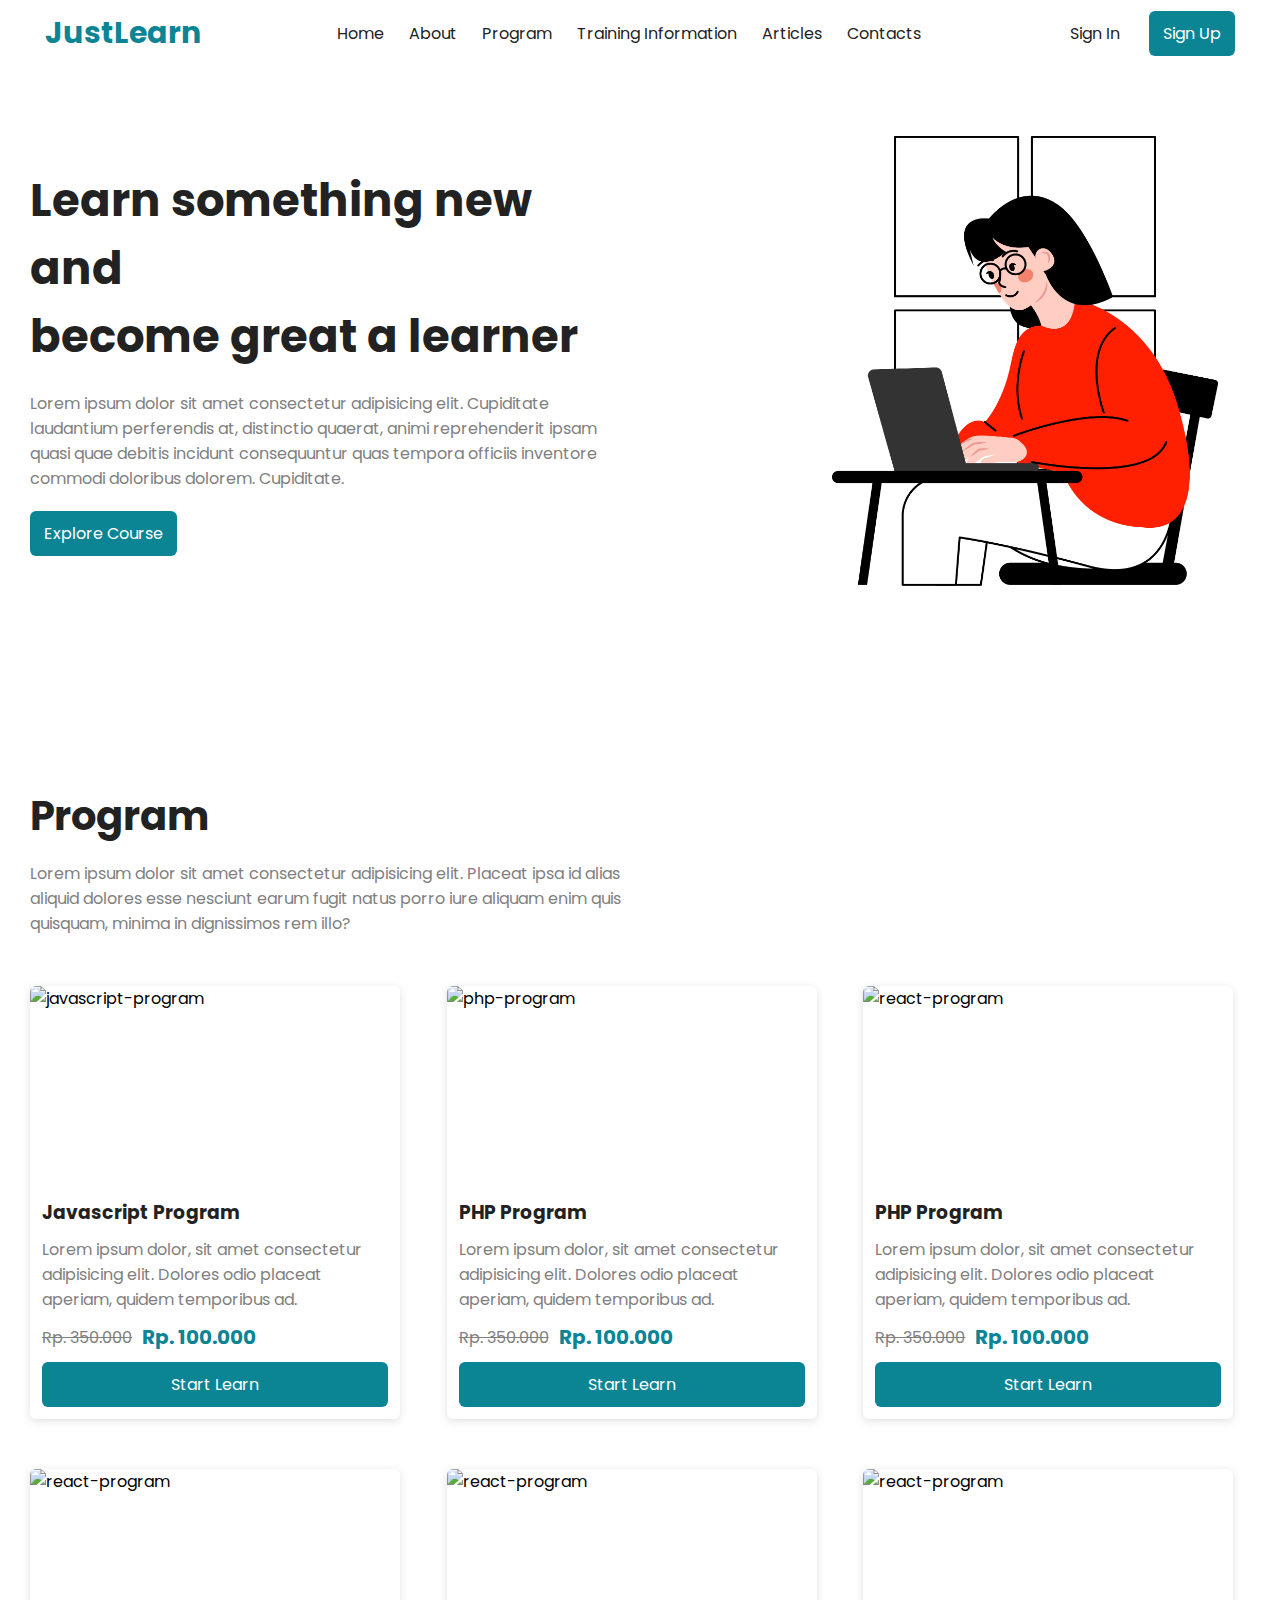
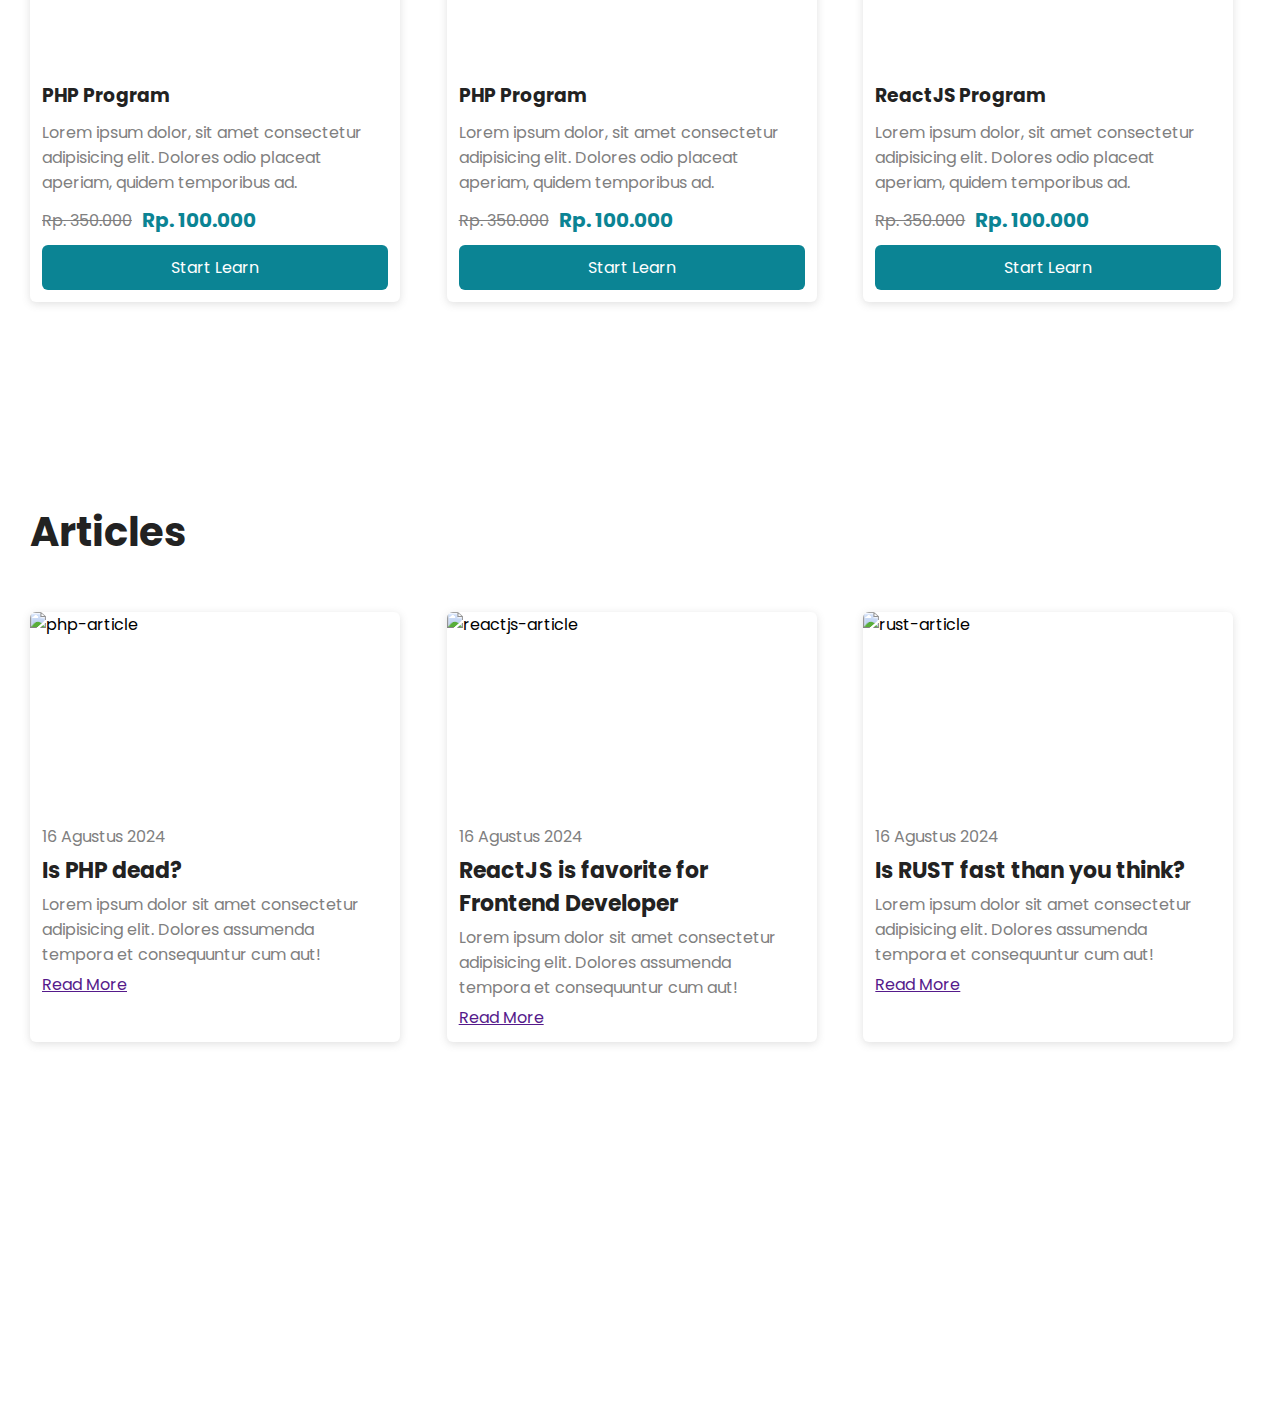
==== index.html @ 5b754da9 "initial-commit" ====
<!DOCTYPE html>
<html lang="en">
<head>
    <meta charset="UTF-8">
    <meta name="viewport" content="width=device-width, initial-scale=1.0">
    <title>Document</title>
    <link rel="stylesheet" href="style.css">
</head>
<body>
    <header class="header">
        <section class="container flex-between">
            <h1>JustLearn</h1>
            <nav class="flexx nav-links">
                <a href="#home">Home</a>
                <a href="#about">About</a>
                <a href="#program">Program</a>
                <a href="#training_information">Training Information</a>
                <a href="#articles">Articles</a>
                <a href="#contact">Contacts</a>
            </nav>
            <div class="btn-container flexx">
                <button class="btn btn-ghost">Sign In</button>
                <button class="btn btn-primary">Sign Up</button>
            </div>
        </section>
    </header>

    <main class="container">
        <section id="home" class="hero-section flex-between">
            <section class="text-container">
                <h1>Learn something new and <br> become great a learner</h1>
                <p>Lorem ipsum dolor sit amet consectetur adipisicing elit. Cupiditate laudantium perferendis at, distinctio quaerat, animi reprehenderit ipsam quasi quae debitis incidunt consequuntur quas tempora officiis inventore commodi doloribus dolorem. Cupiditate.</p>
                <button class="btn btn-primary">Explore Course</button>
            </section>
            <section class="img-container">
                <img src="./assets/learning.png" alt="hero">
            </section>
        </section>

        <!-- <section id="about" class="about">
            <h1>About</h1>
            <p>Lorem ipsum dolor sit amet consectetur, adipisicing elit. Accusamus voluptatum laboriosam fugit eaque, reiciendis accusantium reprehenderit unde illum in vel nostrum explicabo quos. Fugit necessitatibus quam corporis sequi! Asperiores inventore laborum eaque minima facere praesentium provident sed id possimus optio, beatae quod suscipit consequatur omnis at, natus fugit vel placeat.</p>
        </section> -->

        <section id="program" class="program">
            <section class="program-header">
                <h1>Program</h1>
                <p>Lorem ipsum dolor sit amet consectetur adipisicing elit. Placeat ipsa id alias aliquid dolores esse nesciunt earum fugit natus porro iure aliquam enim quis quisquam, minima in dignissimos rem illo?</p>
            </section>
            <section class="program-cards">
                <article class="program-card">
                    <section class="img-container">
                        <img src="https://timkoding.com/wp-content/uploads/2023/11/belajar-javascript.png" loading="lazy" alt="javascript-program">
                    </section>

                    <section class="text-container">
                        <h3>Javascript Program</h3>
                        <p>Lorem ipsum dolor, sit amet consectetur adipisicing elit. Dolores odio placeat aperiam, quidem temporibus ad.</p>
                        <div class="flexx price-container">
                            <p class="price">Rp. 350.000</p>
                            <p class="price-discount">Rp. 100.000</p>
                        </div>
                        <button class="btn btn-primary">Start Learn</button>
                    </section>
                </article>
                <article class="program-card">
                    <section class="img-container">
                        <img src="https://media.licdn.com/dms/image/D4E12AQEYqTrWsLnG4A/article-cover_image-shrink_720_1280/0/1702616887440?e=2147483647&v=beta&t=fiv7mCqZUx5JaiuZrTb9ID1sbO7GrWWSU5EKXopH2mE" loading="lazy" alt="php-program">
                    </section>

                    <section class="text-container">
                        <h3>PHP Program</h3>
                        <p>Lorem ipsum dolor, sit amet consectetur adipisicing elit. Dolores odio placeat aperiam, quidem temporibus ad.</p>
                        <div class="flexx price-container">
                            <p class="price">Rp. 350.000</p>
                            <p class="price-discount">Rp. 100.000</p>
                        </div>
                        <button class="btn btn-primary">Start Learn</button>
                    </section>
                </article>
                <article class="program-card">
                    <section class="img-container">
                        <img src="https://www.pragimtech.com/wp-content/uploads/2021/03/ReactJS.jpg" loading="lazy" alt="react-program">
                    </section>

                    <section class="text-container">
                        <h3>PHP Program</h3>
                        <p>Lorem ipsum dolor, sit amet consectetur adipisicing elit. Dolores odio placeat aperiam, quidem temporibus ad.</p>
                        <div class="flexx price-container">
                            <p class="price">Rp. 350.000</p>
                            <p class="price-discount">Rp. 100.000</p>
                        </div>
                        <button class="btn btn-primary">Start Learn</button>
                    </section>
                </article>
                <article class="program-card">
                    <section class="img-container">
                        <img src="https://www.pragimtech.com/wp-content/uploads/2021/03/ReactJS.jpg" loading="lazy" alt="react-program">
                    </section>

                    <section class="text-container">
                        <h3>PHP Program</h3>
                        <p>Lorem ipsum dolor, sit amet consectetur adipisicing elit. Dolores odio placeat aperiam, quidem temporibus ad.</p>
                        <div class="flexx price-container">
                            <p class="price">Rp. 350.000</p>
                            <p class="price-discount">Rp. 100.000</p>
                        </div>
                        <button class="btn btn-primary">Start Learn</button>
                    </section>
                </article>
                <article class="program-card">
                    <section class="img-container">
                        <img src="https://www.pragimtech.com/wp-content/uploads/2021/03/ReactJS.jpg" loading="lazy" alt="react-program">
                    </section>

                    <section class="text-container">
                        <h3>PHP Program</h3>
                        <p>Lorem ipsum dolor, sit amet consectetur adipisicing elit. Dolores odio placeat aperiam, quidem temporibus ad.</p>
                        <div class="flexx price-container">
                            <p class="price">Rp. 350.000</p>
                            <p class="price-discount">Rp. 100.000</p>
                        </div>
                        <button class="btn btn-primary">Start Learn</button>
                    </section>
                </article>
                <article class="program-card">
                    <section class="img-container">
                        <img src="https://www.pragimtech.com/wp-content/uploads/2021/03/ReactJS.jpg" loading="lazy" alt="react-program">
                    </section>

                    <section class="text-container">
                        <h3>ReactJS Program</h3>
                        <p>Lorem ipsum dolor, sit amet consectetur adipisicing elit. Dolores odio placeat aperiam, quidem temporibus ad.</p>
                        <div class="flexx price-container">
                            <p class="price">Rp. 350.000</p>
                            <p class="price-discount">Rp. 100.000</p>
                        </div>
                        <button class="btn btn-primary">Start Learn</button>
                    </section>
                </article>
            </section>
        </section>

        <!-- <section id="training_information">
            <h1>Training Information</h1>
            <p>Our training is using international standard. You do not worry if our program is outdated, because our program always using latest updated technology version</p>
        </section> -->

        <section id="articles" class="articles">
            <h1>Articles</h1>
            <section class="article-cards">
                <article class="article-card">
                    <section class="img-container">
                        <img src="https://idwebhost.com/blog/wp-content/uploads/2022/10/thumbnail-1.jpg" loading="lazy" alt="php-article">
                    </section>

                    <section class="text-container">
                        <p>16 Agustus 2024</p>
                        <h3>Is PHP dead?</h3>
                        <p>Lorem ipsum dolor sit amet consectetur adipisicing elit. Dolores assumenda tempora et consequuntur cum aut!</p>
                        <a href="">Read More</a>
                    </section>
                </article>
                <article class="article-card">
                    <section class="img-container">
                        <img src="https://miro.medium.com/v2/resize:fit:1116/1*jsib4jXQbvt-JKglw2an2g.png" loading="lazy" alt="reactjs-article">
                    </section>

                    <section class="text-container">
                        <p>16 Agustus 2024</p>
                        <h3>ReactJS is favorite for Frontend Developer</h3>
                        <p>Lorem ipsum dolor sit amet consectetur adipisicing elit. Dolores assumenda tempora et consequuntur cum aut!</p>
                        <a href="">Read More</a>
                    </section>
                </article>
                <article class="article-card">
                    <section class="img-container">
                        <img src="https://media.geeksforgeeks.org/wp-content/uploads/20230712121720/Introduction-to-Rust-Programming-Language_Art-board-1.webp" loading="lazy" alt="rust-article">
                    </section>

                    <section class="text-container">
                        <p>16 Agustus 2024</p>
                        <h3>Is RUST fast than you think?</h3>
                        <p>Lorem ipsum dolor sit amet consectetur adipisicing elit. Dolores assumenda tempora et consequuntur cum aut!</p>
                        <a href="">Read More</a>
                    </section>
                </article>
            </section>
        </section>



        <!-- <section>
            <iframe width="420" height="315"
                src="https://www.youtube.com/embed/Vfm6ft0y32Q?si=RBWIvCO1Tp7W5jCm">
            </iframe>
        </section>  -->



        <!-- <section id="contact">
            <h1>Contact Us</h1>
            <section>
                <h3>Did you have interest about our program?</h3>
                <section>
                    <input type="text" placeholder="Place your email to get updated our information">
                </section>
            </section>

            <section>
                <ul>
                    <li>
                        <a href="#home">Home</a>
                    </li>
                    <li>
                        <a href="#about">About</a>
                    </li>
                    <li>
                        <a href="#program">Program</a>
                    </li>
                    <li>
                        <a href="#training_information">Training Information</a>
                    </li>
                    <li>
                        <a href="#articles">Articles</a>
                    </li>
                    <li>
                        <a href="#contact">Contact</a>
                    </li>
                </ul>
            </section>

        </section>
    </main>

    <footer>
        <p>Copyright &copy; 2024 Hennndev</p>
    </footer> -->



    <style>
        .hero-section {
            column-gap: 30px;
            margin-top: 70px;
        }
        .hero-section .text-container {
            width: 600px;
            display: flex;
            flex-direction: column;
            row-gap: 20px;
        }
        .hero-section h1 {
            font-size: 45px;
            color: var(--secondary);
        }
        .hero-section p {
            color: gray;
        }
        .hero-section .text-container .btn {
            width: max-content;
        }
        .img-container {
            width: 450px;
            height: 450px;
        }
        .img-container img {
            width: 100%;
            height: 100%;
            object-fit: contain;
        }





        .about {
            height: 500px;
            margin-top: 100px;
        }
        .about h1 {
            font-size: 40px;
            color: var(--secondary);
        }
        .about p {
            width: 600px;
            color: gray;
        }



        .program {
            margin-top: 200px;
            min-height: 900px;
            display: flex;
            flex-direction: column;
            row-gap: 50px;
            column-gap: 30px;
        }
        
        .program .program-header {
            display: flex;
            flex-direction: column;
            row-gap: 15px;
        }
        .program .program-header h1 {
            font-size: 40px;
            color: var(--secondary);
        }
        .program .program-header p {
            color: gray;
            width: 600px;
        }

        .program-cards {
            display: grid;
            grid-template-columns: repeat(auto-fill, minmax(300px, 1fr));
            row-gap: 50px;
            column-gap: 30px;
        }
        .program-card {
            width: 370px;
            min-height: 400px;
            border-radius: 6px;
            box-shadow: rgba(99, 99, 99, 0.2) 0px 2px 8px 0px;
        }
        .program-card .img-container {
            width: 100%;
            height: 200px;
        } 
        .program-card img {
            width: 100%;
            height: 100%;
            object-fit: cover;
            border-top-left-radius: 6px;
            border-top-right-radius: 6px;
        }
        .program .text-container {
            padding: 12px;
            display: flex;
            flex-direction: column;
            row-gap: 10px;
        }
        .program .text-container h3 {
            color: var(--secondary);
        }
        .program .text-container p {
            color: gray;
        }
        .program .price-container {
            column-gap: 10px;
        }
        .program .price-container .price {
            text-decoration: line-through;
        }
        .program .price-container .price-discount {
            color: var(--primary);
            font-size: 20px;
            font-weight: bold;
        }









        .articles {
            margin-top: 200px;
            min-height: 900px;
            display: flex;
            flex-direction: column;
            row-gap: 50px;
            column-gap: 30px;
        }
        .articles h1 {
            font-size: 40px;
            color: var(--secondary);
        }
        .article-cards {
            display: grid;
            grid-template-columns: repeat(auto-fill, minmax(300px, 1fr));
            row-gap: 50px;
            column-gap: 30px;
        }
        .article-card {
            width: 370px;
            min-height: 400px;
            border-radius: 6px;
            box-shadow: rgba(99, 99, 99, 0.2) 0px 2px 8px 0px;
        }
        .article-card .img-container {
            width: 100%;
            height: 200px;
        } 
        .article-card img {
            width: 100%;
            height: 100%;
            object-fit: cover;
            border-top-left-radius: 6px;
            border-top-right-radius: 6px;
        }
        .articles .text-container {
            padding: 12px;
            display: flex;
            flex-direction: column;
            row-gap: 5px;
        }
        .articles .text-container h3 {
            font-size: 22px;
            color: var(--secondary);
        }
        .articles .text-container p {
            color: gray;
        }
    </style>
</body>
</html>
---- style.css ----
@import url('https://fonts.googleapis.com/css2?family=Poppins:ital,wght@0,100;0,200;0,300;0,400;0,500;0,600;0,700;0,800;0,900;1,100;1,200;1,300;1,400;1,500;1,600;1,700;1,800;1,900&display=swap');

:root {
    --primary: #0B8494;
    --secondary: #222;
}

* {
    margin: 0;
    padding: 0;
    box-sizing: border-box;
    scroll-behavior: smooth;
    font-family: 'Poppins', sans-serif;
}

.container {
    max-width: 1300px;
    margin: 0 auto;
    padding: 0 30px;
}

.flexx {
    display: flex;
    align-items: center;
}

.flex-center {
    display: flex;
    align-items: center;
    justify-content: center;
}

.flex-between {
    display: flex;
    align-items: center;
    justify-content: space-between;
}
.flex-evenly {
    display: flex;
    align-items: center;
    justify-content: space-evenly;
}


/* BTN */
.btn {
    border: none;
    outline: none;
    padding: 10px 14px;
    background: var(--primary);
    border-radius: 6px;
    cursor: pointer;
    color: white;
    font-size: 16px;
}
.btn-container {
    column-gap: 15px;
}
.btn-ghost {
    background-color: transparent;
    color: var(--secondary);
}
.btn-primary {
    background-color: var(--primary);
    color: white;
}

/* HEADER */
.header {
    padding: 10px 15px;
}
.header h1 {
    font-size: 30px;
    color: var(--primary);
}
.header .nav-links {
    column-gap: 25px;
}
.header .nav-links a {
    font-size: 16px;
    text-decoration: none;
    color: var(--secondary);
}
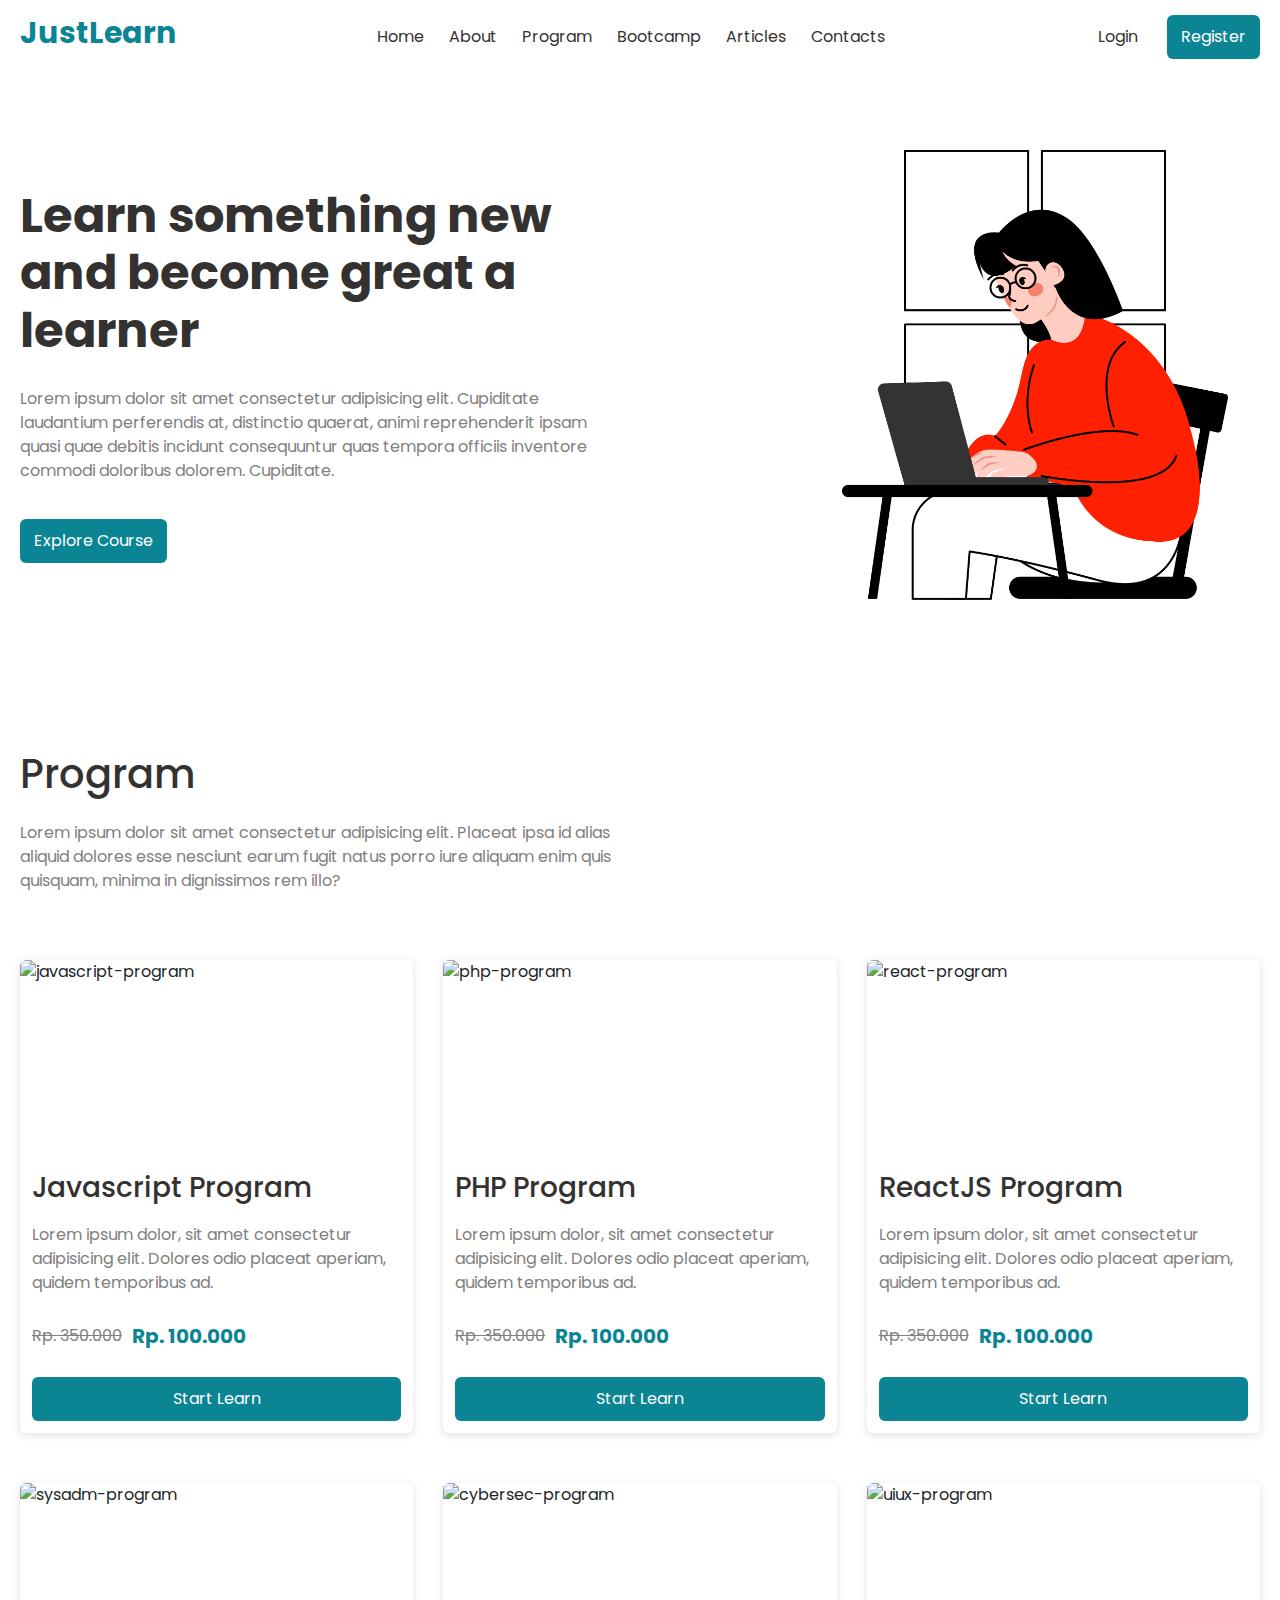
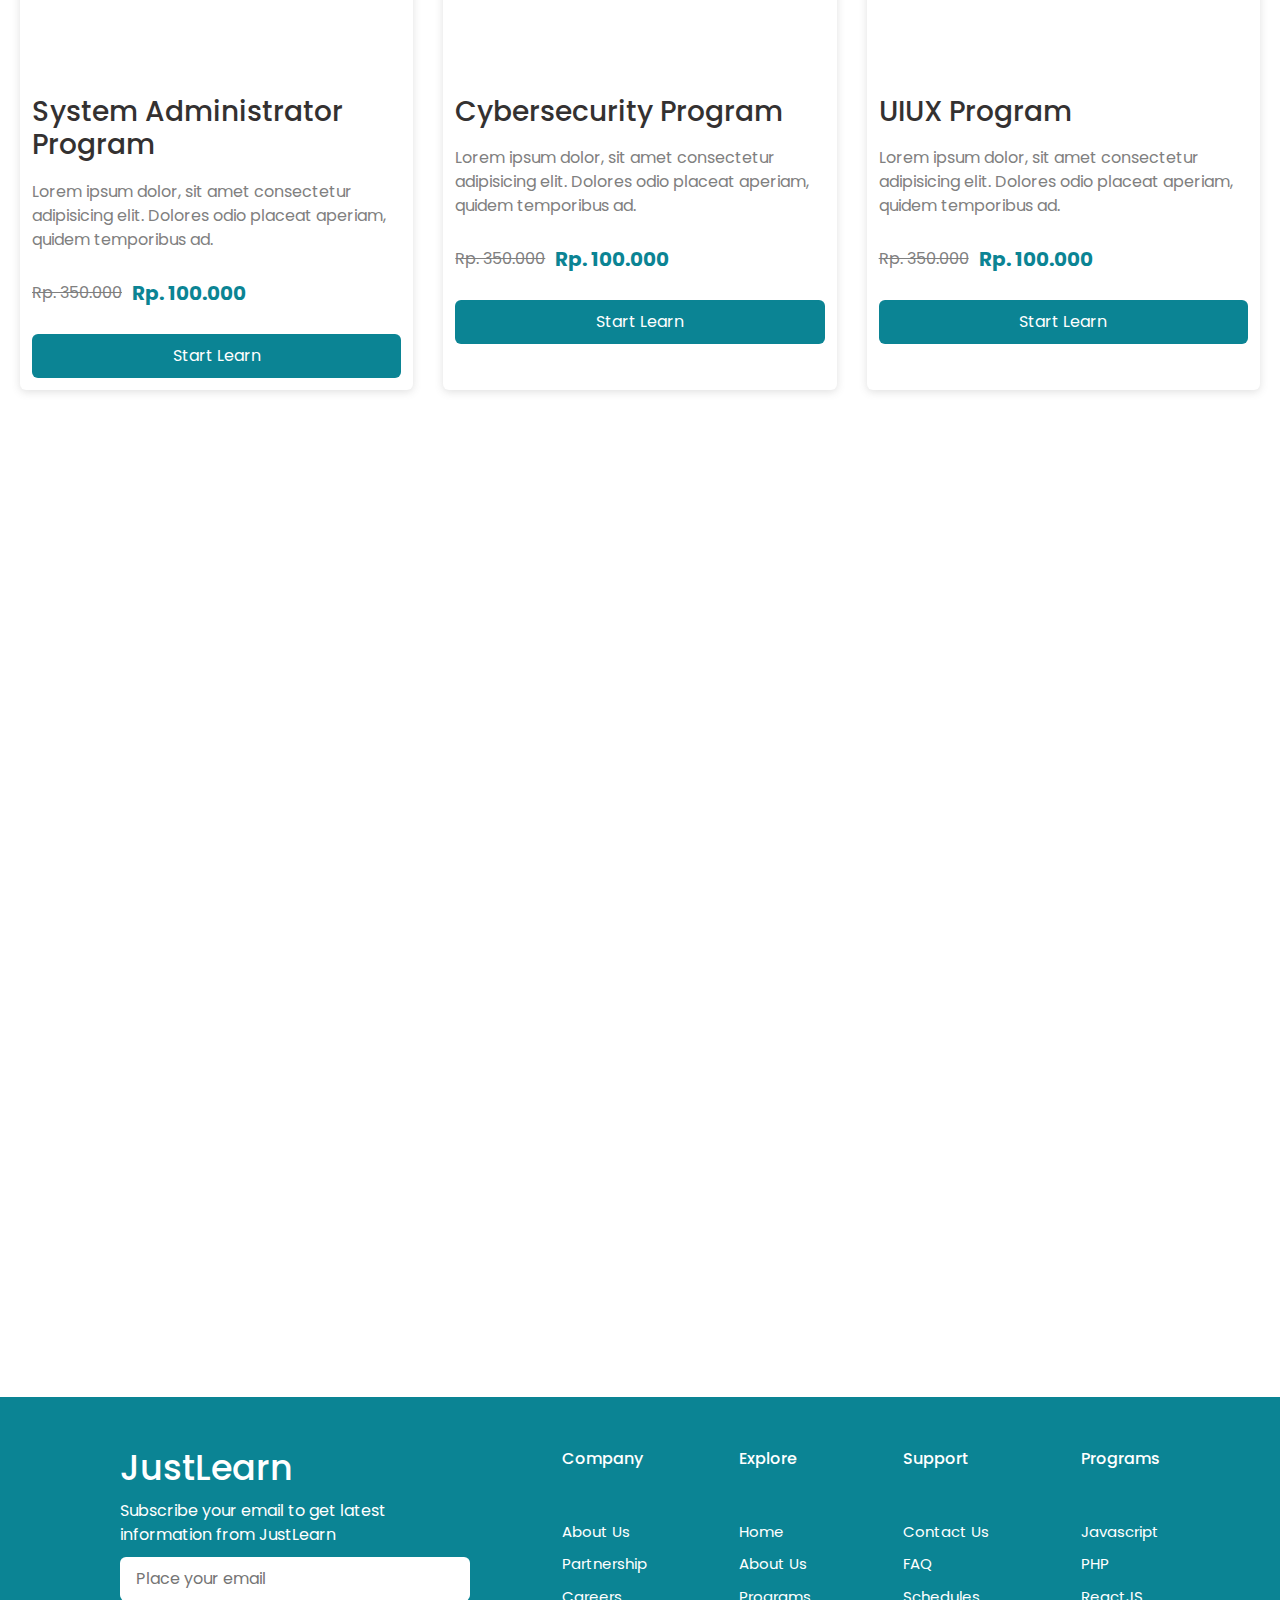
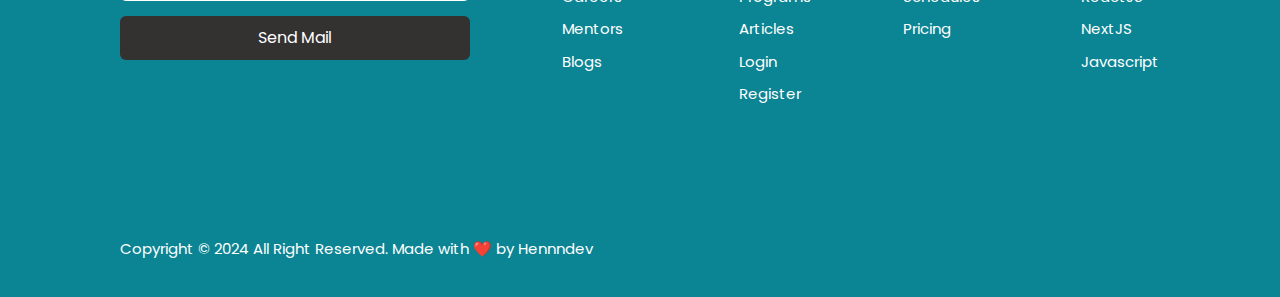
==== commit 3147e410: "completed some pages" ====
--- a/index.html
+++ b/index.html
@@ -3,8 +3,11 @@
 <head>
     <meta charset="UTF-8">
     <meta name="viewport" content="width=device-width, initial-scale=1.0">
-    <title>Document</title>
+    <title>JustLearn | Homepage</title>
     <link rel="stylesheet" href="style.css">
+    <link rel="stylesheet" href="https://cdn.jsdelivr.net/npm/bootstrap@5.3.3/dist/css/bootstrap.min.css">
+    <link rel="stylesheet" href="https://cdnjs.cloudflare.com/ajax/libs/font-awesome/6.6.0/css/all.min.css">
+    <link rel="stylesheet" type='text/css' href="https://cdn.jsdelivr.net/gh/devicons/devicon@latest/devicon.min.css" />
 </head>
 <body>
     <header class="header">
@@ -12,15 +15,16 @@
             <h1>JustLearn</h1>
             <nav class="flexx nav-links">
                 <a href="#home">Home</a>
-                <a href="#about">About</a>
-                <a href="#program">Program</a>
-                <a href="#training_information">Training Information</a>
-                <a href="#articles">Articles</a>
-                <a href="#contact">Contacts</a>
+                <a href="about.html">About</a>
+                <a href="programs.html">Program</a>
+                <a href="bootcamp.html">Bootcamp</a>
+                <a href="articles.html">Articles</a>
+                <a href="contacts.html">Contacts</a>
             </nav>
             <div class="btn-container flexx">
-                <button class="btn btn-ghost">Sign In</button>
-                <button class="btn btn-primary">Sign Up</button>
+                <a href="login.html" class="btn btn-ghost btn-navigate">Login</a>
+                <a href="register.html" class="btn btn-primary btn-navigate">Register</a>
+                <i class="fa-solid fa-bars icon menu-icon"></i>
             </div>
         </section>
     </header>
@@ -28,7 +32,7 @@
     <main class="container">
         <section id="home" class="hero-section flex-between">
             <section class="text-container">
-                <h1>Learn something new and <br> become great a learner</h1>
+                <h1>Learn something new and become great a learner</h1>
                 <p>Lorem ipsum dolor sit amet consectetur adipisicing elit. Cupiditate laudantium perferendis at, distinctio quaerat, animi reprehenderit ipsam quasi quae debitis incidunt consequuntur quas tempora officiis inventore commodi doloribus dolorem. Cupiditate.</p>
                 <button class="btn btn-primary">Explore Course</button>
             </section>
@@ -36,13 +40,8 @@
                 <img src="./assets/learning.png" alt="hero">
             </section>
         </section>
-
-        <!-- <section id="about" class="about">
-            <h1>About</h1>
-            <p>Lorem ipsum dolor sit amet consectetur, adipisicing elit. Accusamus voluptatum laboriosam fugit eaque, reiciendis accusantium reprehenderit unde illum in vel nostrum explicabo quos. Fugit necessitatibus quam corporis sequi! Asperiores inventore laborum eaque minima facere praesentium provident sed id possimus optio, beatae quod suscipit consequatur omnis at, natus fugit vel placeat.</p>
-        </section> -->
-
-        <section id="program" class="program">
+        
+        <section class="program">
             <section class="program-header">
                 <h1>Program</h1>
                 <p>Lorem ipsum dolor sit amet consectetur adipisicing elit. Placeat ipsa id alias aliquid dolores esse nesciunt earum fugit natus porro iure aliquam enim quis quisquam, minima in dignissimos rem illo?</p>
@@ -84,51 +83,6 @@
                     </section>
 
                     <section class="text-container">
-                        <h3>PHP Program</h3>
-                        <p>Lorem ipsum dolor, sit amet consectetur adipisicing elit. Dolores odio placeat aperiam, quidem temporibus ad.</p>
-                        <div class="flexx price-container">
-                            <p class="price">Rp. 350.000</p>
-                            <p class="price-discount">Rp. 100.000</p>
-                        </div>
-                        <button class="btn btn-primary">Start Learn</button>
-                    </section>
-                </article>
-                <article class="program-card">
-                    <section class="img-container">
-                        <img src="https://www.pragimtech.com/wp-content/uploads/2021/03/ReactJS.jpg" loading="lazy" alt="react-program">
-                    </section>
-
-                    <section class="text-container">
-                        <h3>PHP Program</h3>
-                        <p>Lorem ipsum dolor, sit amet consectetur adipisicing elit. Dolores odio placeat aperiam, quidem temporibus ad.</p>
-                        <div class="flexx price-container">
-                            <p class="price">Rp. 350.000</p>
-                            <p class="price-discount">Rp. 100.000</p>
-                        </div>
-                        <button class="btn btn-primary">Start Learn</button>
-                    </section>
-                </article>
-                <article class="program-card">
-                    <section class="img-container">
-                        <img src="https://www.pragimtech.com/wp-content/uploads/2021/03/ReactJS.jpg" loading="lazy" alt="react-program">
-                    </section>
-
-                    <section class="text-container">
-                        <h3>PHP Program</h3>
-                        <p>Lorem ipsum dolor, sit amet consectetur adipisicing elit. Dolores odio placeat aperiam, quidem temporibus ad.</p>
-                        <div class="flexx price-container">
-                            <p class="price">Rp. 350.000</p>
-                            <p class="price-discount">Rp. 100.000</p>
-                        </div>
-                        <button class="btn btn-primary">Start Learn</button>
-                    </section>
-                </article>
-                <article class="program-card">
-                    <section class="img-container">
-                        <img src="https://www.pragimtech.com/wp-content/uploads/2021/03/ReactJS.jpg" loading="lazy" alt="react-program">
-                    </section>
-
-                    <section class="text-container">
                         <h3>ReactJS Program</h3>
                         <p>Lorem ipsum dolor, sit amet consectetur adipisicing elit. Dolores odio placeat aperiam, quidem temporibus ad.</p>
                         <div class="flexx price-container">
@@ -138,111 +92,134 @@
                         <button class="btn btn-primary">Start Learn</button>
                     </section>
                 </article>
-            </section>
-        </section>
-
-        <!-- <section id="training_information">
-            <h1>Training Information</h1>
-            <p>Our training is using international standard. You do not worry if our program is outdated, because our program always using latest updated technology version</p>
-        </section> -->
-
-        <section id="articles" class="articles">
-            <h1>Articles</h1>
-            <section class="article-cards">
-                <article class="article-card">
-                    <section class="img-container">
-                        <img src="https://idwebhost.com/blog/wp-content/uploads/2022/10/thumbnail-1.jpg" loading="lazy" alt="php-article">
-                    </section>
-
-                    <section class="text-container">
-                        <p>16 Agustus 2024</p>
-                        <h3>Is PHP dead?</h3>
-                        <p>Lorem ipsum dolor sit amet consectetur adipisicing elit. Dolores assumenda tempora et consequuntur cum aut!</p>
-                        <a href="">Read More</a>
-                    </section>
-                </article>
-                <article class="article-card">
-                    <section class="img-container">
-                        <img src="https://miro.medium.com/v2/resize:fit:1116/1*jsib4jXQbvt-JKglw2an2g.png" loading="lazy" alt="reactjs-article">
-                    </section>
-
-                    <section class="text-container">
-                        <p>16 Agustus 2024</p>
-                        <h3>ReactJS is favorite for Frontend Developer</h3>
-                        <p>Lorem ipsum dolor sit amet consectetur adipisicing elit. Dolores assumenda tempora et consequuntur cum aut!</p>
-                        <a href="">Read More</a>
-                    </section>
-                </article>
-                <article class="article-card">
-                    <section class="img-container">
-                        <img src="https://media.geeksforgeeks.org/wp-content/uploads/20230712121720/Introduction-to-Rust-Programming-Language_Art-board-1.webp" loading="lazy" alt="rust-article">
-                    </section>
-
-                    <section class="text-container">
-                        <p>16 Agustus 2024</p>
-                        <h3>Is RUST fast than you think?</h3>
-                        <p>Lorem ipsum dolor sit amet consectetur adipisicing elit. Dolores assumenda tempora et consequuntur cum aut!</p>
-                        <a href="">Read More</a>
-                    </section>
-                </article>
-            </section>
-        </section>
-
-
-
-        <!-- <section>
-            <iframe width="420" height="315"
-                src="https://www.youtube.com/embed/Vfm6ft0y32Q?si=RBWIvCO1Tp7W5jCm">
+                <article class="program-card">
+                    <section class="img-container">
+                        <img src="https://i0.wp.com/assets-global.website-files.com/5b6df8bb681f89c158b48f6b/5d8dd7a40ef690769d10a7dd_Linux-System-Administrator.jpg?ssl=1" loading="lazy" alt="sysadm-program">
+                    </section>
+
+                    <section class="text-container">
+                        <h3>System Administrator Program</h3>
+                        <p>Lorem ipsum dolor, sit amet consectetur adipisicing elit. Dolores odio placeat aperiam, quidem temporibus ad.</p>
+                        <div class="flexx price-container">
+                            <p class="price">Rp. 350.000</p>
+                            <p class="price-discount">Rp. 100.000</p>
+                        </div>
+                        <button class="btn btn-primary">Start Learn</button>
+                    </section>
+                </article>
+                <article class="program-card">
+                    <section class="img-container">
+                        <img src="https://executivegov-media.s3.amazonaws.com/2024/05/08/58/6f/64/88/6f/0f/bf/a4/Concept-of-cybersecurity-and-biometric-scanning_1200x628-202456.webp" loading="lazy" alt="cybersec-program">
+                    </section>
+
+                    <section class="text-container">
+                        <h3>Cybersecurity Program</h3>
+                        <p>Lorem ipsum dolor, sit amet consectetur adipisicing elit. Dolores odio placeat aperiam, quidem temporibus ad.</p>
+                        <div class="flexx price-container">
+                            <p class="price">Rp. 350.000</p>
+                            <p class="price-discount">Rp. 100.000</p>
+                        </div>
+                        <button class="btn btn-primary">Start Learn</button>
+                    </section>
+                </article>
+                <article class="program-card">
+                    <section class="img-container">
+                        <img src="https://arek.its.ac.id/hmsi/wp-content/uploads/2024/01/pasted-image-0-5.png" loading="lazy" alt="uiux-program">
+                    </section>
+
+                    <section class="text-container">
+                        <h3>UIUX Program</h3>
+                        <p>Lorem ipsum dolor, sit amet consectetur adipisicing elit. Dolores odio placeat aperiam, quidem temporibus ad.</p>
+                        <div class="flexx price-container">
+                            <p class="price">Rp. 350.000</p>
+                            <p class="price-discount">Rp. 100.000</p>
+                        </div>
+                        <button class="btn btn-primary">Start Learn</button>
+                    </section>
+                </article>
+            </section>
+        </section>
+
+        <section class="youtube-frame">
+            <iframe
+                src="https://www.youtube.com/embed/fY3Ggo31FnE?si=aUTw0k1bghH3DRLA">
             </iframe>
-        </section>  -->
-
-
-
-        <!-- <section id="contact">
-            <h1>Contact Us</h1>
+        </section>
+
+    </main>
+
+    <footer class="footer">
+        <section class="container sub-footer">
             <section>
-                <h3>Did you have interest about our program?</h3>
-                <section>
-                    <input type="text" placeholder="Place your email to get updated our information">
-                </section>
-            </section>
-
-            <section>
-                <ul>
-                    <li>
-                        <a href="#home">Home</a>
-                    </li>
-                    <li>
-                        <a href="#about">About</a>
-                    </li>
-                    <li>
-                        <a href="#program">Program</a>
-                    </li>
-                    <li>
-                        <a href="#training_information">Training Information</a>
-                    </li>
-                    <li>
-                        <a href="#articles">Articles</a>
-                    </li>
-                    <li>
-                        <a href="#contact">Contact</a>
-                    </li>
-                </ul>
-            </section>
-
-        </section>
-    </main>
-
-    <footer>
-        <p>Copyright &copy; 2024 Hennndev</p>
-    </footer> -->
-
+                <h1>JustLearn</h1>
+                <section class="footer-subscribe">
+                    <p>Subscribe your email to get latest information from JustLearn</p>
+                    <input type="text" placeholder="Place your email">
+                    <button class="btn btn-secondary">Send Mail</button>
+    
+                    <section class="footer-icons flexx">
+                        <i class="devicon-facebook-plain footer-icon"></i>
+                        <i class="devicon-twitter-original footer-icon"></i>
+                        <i class="devicon-linkedin-plain footer-icon"></i>
+                    </section>
+                </section>
+            </section>
+    
+            <section class="footer-services">
+                <p class="footer-services-title">Company</p>
+                <section class="footer-options">
+                    <a href="about.html">About Us</a>
+                    <a href="#">Partnership</a>
+                    <a href="#">Careers</a>
+                    <a href="#">Mentors</a>
+                    <a href="#">Blogs</a>
+                </section>
+            </section>
+
+            <section class="footer-services">
+                <p class="footer-services-title">Explore</p>
+                <section class="footer-options">
+                    <a href="#home">Home</a>
+                    <a href="about.html">About Us</a>
+                    <a href="programs.html">Programs</a>
+                    <a href="articles.html">Articles</a>
+                    <a href="login.html">Login</a>
+                    <a href="register.html">Register</a>
+                </section>
+            </section>
+
+            <section class="footer-services">
+                <p class="footer-services-title">Support</p>
+                <section class="footer-options">
+                    <a href="contactus.html">Contact Us</a>
+                    <a href="#faq">FAQ</a>
+                    <a href="programs.html/#schedules">Schedules</a>
+                    <a href="programs.html/#programs">Pricing</a>
+                </section>
+            </section>
+            <section class="footer-services">
+                <p class="footer-services-title">Programs</p>
+                <section class="footer-options">
+                    <a href="#">Javascript</a>
+                    <a href="#">PHP</a>
+                    <a href="#">ReactJS</a>
+                    <a href="#">NextJS</a>
+                    <a href="#">Javascript</a>
+                </section>
+            </section>
+        </section>
+
+        <section class="container flex-between footer-copyright">
+            <p>Copyright &copy; 2024 All Right Reserved. Made with ❤️ by Hennndev</p>
+
+        </section>
+    </footer> 
 
 
     <style>
         .hero-section {
             column-gap: 30px;
-            margin-top: 70px;
+            padding-top: 150px;
         }
         .hero-section .text-container {
             width: 600px;
@@ -251,7 +228,8 @@
             row-gap: 20px;
         }
         .hero-section h1 {
-            font-size: 45px;
+            font-size: 48px;
+            font-weight: bolder;
             color: var(--secondary);
         }
         .hero-section p {
@@ -260,162 +238,92 @@
         .hero-section .text-container .btn {
             width: max-content;
         }
-        .img-container {
+        .hero-section .img-container {
             width: 450px;
             height: 450px;
         }
-        .img-container img {
+        .hero-section .img-container img {
             width: 100%;
             height: 100%;
             object-fit: contain;
         }
 
 
-
-
-
-        .about {
-            height: 500px;
-            margin-top: 100px;
-        }
-        .about h1 {
-            font-size: 40px;
-            color: var(--secondary);
-        }
-        .about p {
+        .swiper {
             width: 600px;
-            color: gray;
-        }
-
-
-
-        .program {
-            margin-top: 200px;
-            min-height: 900px;
-            display: flex;
-            flex-direction: column;
-            row-gap: 50px;
-            column-gap: 30px;
-        }
-        
-        .program .program-header {
-            display: flex;
-            flex-direction: column;
-            row-gap: 15px;
-        }
-        .program .program-header h1 {
-            font-size: 40px;
-            color: var(--secondary);
-        }
-        .program .program-header p {
-            color: gray;
-            width: 600px;
-        }
-
-        .program-cards {
-            display: grid;
-            grid-template-columns: repeat(auto-fill, minmax(300px, 1fr));
-            row-gap: 50px;
-            column-gap: 30px;
-        }
-        .program-card {
-            width: 370px;
-            min-height: 400px;
-            border-radius: 6px;
-            box-shadow: rgba(99, 99, 99, 0.2) 0px 2px 8px 0px;
-        }
-        .program-card .img-container {
+            height: 300px;
+        }
+
+
+        .youtube-frame {
+            padding-top: 150px;
+        }
+        .youtube-frame iframe {
             width: 100%;
-            height: 200px;
-        } 
-        .program-card img {
-            width: 100%;
-            height: 100%;
-            object-fit: cover;
-            border-top-left-radius: 6px;
-            border-top-right-radius: 6px;
-        }
-        .program .text-container {
-            padding: 12px;
-            display: flex;
-            flex-direction: column;
-            row-gap: 10px;
-        }
-        .program .text-container h3 {
-            color: var(--secondary);
-        }
-        .program .text-container p {
-            color: gray;
-        }
-        .program .price-container {
-            column-gap: 10px;
-        }
-        .program .price-container .price {
-            text-decoration: line-through;
-        }
-        .program .price-container .price-discount {
-            color: var(--primary);
-            font-size: 20px;
-            font-weight: bold;
-        }
-
-
-
-
-
-
-
-
-
-        .articles {
-            margin-top: 200px;
-            min-height: 900px;
-            display: flex;
-            flex-direction: column;
-            row-gap: 50px;
-            column-gap: 30px;
-        }
-        .articles h1 {
-            font-size: 40px;
-            color: var(--secondary);
-        }
-        .article-cards {
-            display: grid;
-            grid-template-columns: repeat(auto-fill, minmax(300px, 1fr));
-            row-gap: 50px;
-            column-gap: 30px;
-        }
-        .article-card {
-            width: 370px;
-            min-height: 400px;
-            border-radius: 6px;
-            box-shadow: rgba(99, 99, 99, 0.2) 0px 2px 8px 0px;
-        }
-        .article-card .img-container {
-            width: 100%;
-            height: 200px;
-        } 
-        .article-card img {
-            width: 100%;
-            height: 100%;
-            object-fit: cover;
-            border-top-left-radius: 6px;
-            border-top-right-radius: 6px;
-        }
-        .articles .text-container {
-            padding: 12px;
-            display: flex;
-            flex-direction: column;
-            row-gap: 5px;
-        }
-        .articles .text-container h3 {
-            font-size: 22px;
-            color: var(--secondary);
-        }
-        .articles .text-container p {
-            color: gray;
+            height: 650px;
+        }
+
+        @media (max-width: 500px) {
+            .hero-section h1 {
+                font-size: 25px;
+            }
+            .hero-section .text-container {
+                width: auto;
+            }
+            .hero-section .img-container {
+                width: 300px;
+                height: 300px;
+            }
+            .youtube-frame iframe {
+                width: 100%;
+                height: 300px;
+            }
+        }
+
+        @media (min-width: 500px) and (max-width: 768px) {
+            .hero-section {
+                flex-direction: column-reverse;
+                row-gap: 50px;
+            }
+            .hero-section .text-container {
+                width: auto;
+            }
+            .hero-section .img-container {
+                width: 350px;
+                height: 350px;
+            }
+            .youtube-frame iframe {
+                width: 100%;
+                height: 400px;
+            }
+        }
+
+        @media (max-width: 768px) {
+            .hero-section {
+                flex-direction: column-reverse;
+            }
+            .hero-section h1 {
+                font-size: 35px;
+            }
+            .hero-section .text-container {
+                text-align: center;
+            }
+            .hero-section .text-container .btn {
+                align-self: center;
+            }
+        }
+        @media (min-width: 768px ) and (max-width: 1000px) {
+            .hero-section h1 {
+                font-size: 40px;
+            }
+            .hero-section p {
+                font-size: 15px;
+            }
         }
     </style>
+
+    <script src="scripts/script-main.js"></script>
+    <script src="https://cdn.jsdelivr.net/npm/bootstrap@5.3.3/dist/js/bootstrap.bundle.min.js"></script>
 </body>
 </html>
 
--- a/style.css
+++ b/style.css
@@ -1,8 +1,8 @@
 @import url('https://fonts.googleapis.com/css2?family=Poppins:ital,wght@0,100;0,200;0,300;0,400;0,500;0,600;0,700;0,800;0,900;1,100;1,200;1,300;1,400;1,500;1,600;1,700;1,800;1,900&display=swap');
 
 :root {
-    --primary: #0B8494;
-    --secondary: #222;
+    --primary: #0B8494 ;
+    --secondary: #343131;
 }
 
 * {
@@ -14,9 +14,9 @@
 }
 
 .container {
-    max-width: 1300px;
-    margin: 0 auto;
-    padding: 0 30px;
+    max-width: 1300px !important;
+    margin: 0 auto !important;
+    padding: 0 20px !important;
 }
 
 .flexx {
@@ -42,42 +42,355 @@
 }
 
 
+/* icons */
+.icon {
+    font-size: 20px;
+    color: var(--secondary) !important;
+    cursor: pointer;
+}
+.icon-dark {
+    color: white !important;
+}
+.icon-light {
+    color: var(--secondary)
+}
+
+
 /* BTN */
 .btn {
+    border: none !important;
+    outline: none !important;
+    padding: 10px 14px !important;
+    background: var(--primary) !important;
+    border-radius: 6px !important;
+    cursor: pointer !important;
+    color: white !important;
+    font-size: 16px !important;
+}
+.btn-navigate {
+    text-decoration: none;
+    color: var(--secondary) !important;
+}
+.btn-container {
+    column-gap: 15px;
+}
+.btn-ghost {
+    background-color: transparent !important;
+    color: var(--secondary) !important;
+}
+.btn-primary {
+    background-color: var(--primary) !important;
+    color: white !important;
+}
+.btn-secondary {
+    background: var(--secondary) !important;
+    color: white !important;
+}
+
+
+/* HEADER */
+.header {
+    width: 100%;
+    padding: 15px 0;
+    position: fixed;
+    background-color: white;
+    transition: all 0.3s ease-in-out;
+}
+.header-hidden {
+    transform: translateY(-100px);
+    transition: all 0.3s ease-in-out;
+}
+.header-shadow {
+    box-shadow: rgba(0, 0, 0, 0.1) 0px 1px 3px 0px, rgba(0, 0, 0, 0.06) 0px 1px 2px 0px;
+}
+.header h1 {
+    font-size: 30px !important;
+    font-weight: bold !important;
+    color: var(--primary) !important;
+}
+.header .nav-links {
+    column-gap: 25px !important;
+}
+
+.header .nav-links a {
+    font-size: 16px !important;
+    text-decoration: none !important;
+    color: var(--secondary) !important;
+}
+.header .menu-icon {
+    display: block !important;
+    z-index: 999 !important;
+    transition: all 0.5s ease-in-out !important;
+}
+
+@media (max-width: 500px) {
+    .header h1 {
+        font-size: 25px;
+    }
+}
+
+@media (max-width: 1000px) {
+    .header-hidden {
+        transform: none;
+    }
+    .header .nav-links {
+        position: fixed;
+        top: 0;
+        right: 0;
+        left: -100%;
+        bottom: 0;
+        width: 100%;
+        height: 100%;
+        background: var(--primary) !important;
+        justify-content: center;
+        flex-direction: column;
+        column-gap: 0;
+        row-gap: 25px;
+        transition: all 0.5s ease-in-out !important;
+    }
+    .header .nav-links.show-nav {
+        left: 0;
+    }
+    .header .nav-links a {
+        font-size: 18px !important;
+        text-decoration: none !important;
+        color: white !important;
+    }
+}
+@media (min-width: 1000px) {
+    .header .menu-icon {
+        display: none !important;
+    }
+}
+
+
+
+
+
+/* form  */
+.form {
+    width: 450px;
+    padding: 30px;
+    display: flex;
+    flex-direction: column;
+    row-gap: 10px;
+    box-shadow: rgba(0, 0, 0, 0.1) 0px 1px 3px 0px, rgba(0, 0, 0, 0.06) 0px 1px 2px 0px;
+}
+.form h2 {
+    font-size: 30px;
+    color: var(--secondary) !important;
+    text-align: center;
+}
+.form .form-text-info {
+    color: gray;
+    text-align: center;
+    margin-bottom: 20px;
+}
+.form .input-control {
+    display: flex;
+    flex-direction: column;
+    margin-bottom: 15px;
+    color: var(--secondary) !important;
+}
+.form label {
+    font-size: 16px;
+    font-weight: 500;
+    margin-bottom: 5px;
+    color: var(--secondary) !important;
+}
+.form input {
+    border: 1px solid #ccc;
+    outline: none;
+    border-radius: 6px;
+    padding: 8px 16px;
+    font-size: 16px;
+}
+.form .input-error {
+    font-size: 13px;
+    margin-top: 1px;
+    color: #C7253E;
+    text-align: left;
+    margin-bottom: 0;
+}
+
+
+
+
+
+/* program */
+.program {
+    padding-top: 150px;
+    min-height: 900px;
+    display: flex;
+    flex-direction: column;
+    row-gap: 50px;
+    column-gap: 30px;
+}
+
+.program .program-header {
+    display: flex;
+    flex-direction: column;
+    row-gap: 15px;
+}
+.program .program-header h1 {
+    font-size: 40px;
+    color: var(--secondary) !important;
+}
+.program .program-header p {
+    color: gray;
+    width: 600px;
+}
+
+.program-cards {
+    display: grid;
+    grid-template-columns: repeat(auto-fill, minmax(300px, 1fr));
+    row-gap: 50px;
+    column-gap: 30px;
+}
+.program-card {
+    min-height: 400px;
+    border-radius: 6px;
+    box-shadow: rgba(99, 99, 99, 0.2) 0px 2px 8px 0px;
+}
+.program-card .img-container {
+    width: 100%;
+    height: 200px;
+} 
+.program-card img {
+    width: 100%;
+    height: 100%;
+    object-fit: cover;
+    border-top-left-radius: 6px;
+    border-top-right-radius: 6px;
+}
+.program .text-container {
+    padding: 12px;
+    display: flex;
+    flex-direction: column;
+    row-gap: 10px;
+}
+.program .text-container h3 {
+    color: var(--secondary) !important;
+}
+.program .text-container p {
+    color: gray;
+}
+.program .price-container {
+    column-gap: 10px;
+}
+.program .price-container .price {
+    text-decoration: line-through;
+}
+.program .price-container .price-discount {
+    color: var(--primary) !important;
+    font-size: 20px;
+    font-weight: bold;
+}
+
+@media (max-width: 768px) {
+    .program .program-header p {
+        width: auto;
+    }
+}
+
+
+
+
+
+
+
+
+/* footer */
+.footer {
+    min-height: 500px;
+    padding: 50px 100px 20px;
+    background: var(--primary) !important;
+    color: white;
+    margin-top: 200px;
+    display: flex;
+    flex-direction: column;
+    align-items: start !important;
+    justify-content: space-between;
+}
+.sub-footer {
+    display: flex;
+    width: 100%;
+    justify-content: space-between;
+    column-gap: 40px;
+}
+.footer h1 {
+    font-size: 35px;
+}
+.footer .footer-subscribe {
+    margin-top: 10px;
+    width: 350px;
+}
+.footer .footer-subscribe p {
+    margin-bottom: 10px;
+}
+.footer .footer-subscribe input {
+    width: 100%;
     border: none;
     outline: none;
-    padding: 10px 14px;
-    background: var(--primary);
+    background: white;
+    padding: 10px 16px;
     border-radius: 6px;
-    cursor: pointer;
+    font-size: 16px;
+    color: gray;
+}
+.footer .footer-subscribe .btn {
+    width: 100%;
+    margin-top: 15px;
+}
+.footer .footer-icons {
+    margin-top: 30px;
+    column-gap: 20px;
+}
+.footer .footer-icons .footer-icon {
+    font-size: 25px;
+}
+.footer-services-title {
+    font-weight: 500;
+}
+.footer .footer-options {
+    display: flex;
+    flex-direction: column;
+    row-gap: 10px;
+    margin-top: 50px;
+}
+.footer .footer-options a {
     color: white;
-    font-size: 16px;
-}
-.btn-container {
-    column-gap: 15px;
-}
-.btn-ghost {
-    background-color: transparent;
-    color: var(--secondary);
-}
-.btn-primary {
-    background-color: var(--primary);
-    color: white;
-}
-
-/* HEADER */
-.header {
-    padding: 10px 15px;
-}
-.header h1 {
-    font-size: 30px;
-    color: var(--primary);
-}
-.header .nav-links {
-    column-gap: 25px;
-}
-.header .nav-links a {
-    font-size: 16px;
     text-decoration: none;
-    color: var(--secondary);
-}+    font-size: 15px;
+}
+.footer .footer-copyright {
+    width: 100%;
+    font-size: 15px;
+}
+
+
+@media (max-width: 500px) {
+    .footer {
+        padding: 50px 10px 20px !important;
+    }
+    .footer .footer-subscribe {
+        width: auto;
+    }
+}
+
+@media (max-width: 1000px) {
+    .footer {
+        padding: 50px 40px 20px;
+    }
+    .footer-copyright {
+        margin-top: 30px !important;
+    }
+    .sub-footer {
+        flex-direction: column;
+        row-gap: 70px;
+    }
+    .footer .footer-options {
+        row-gap: 10px;
+        margin-top: 30px;
+    }
+}
